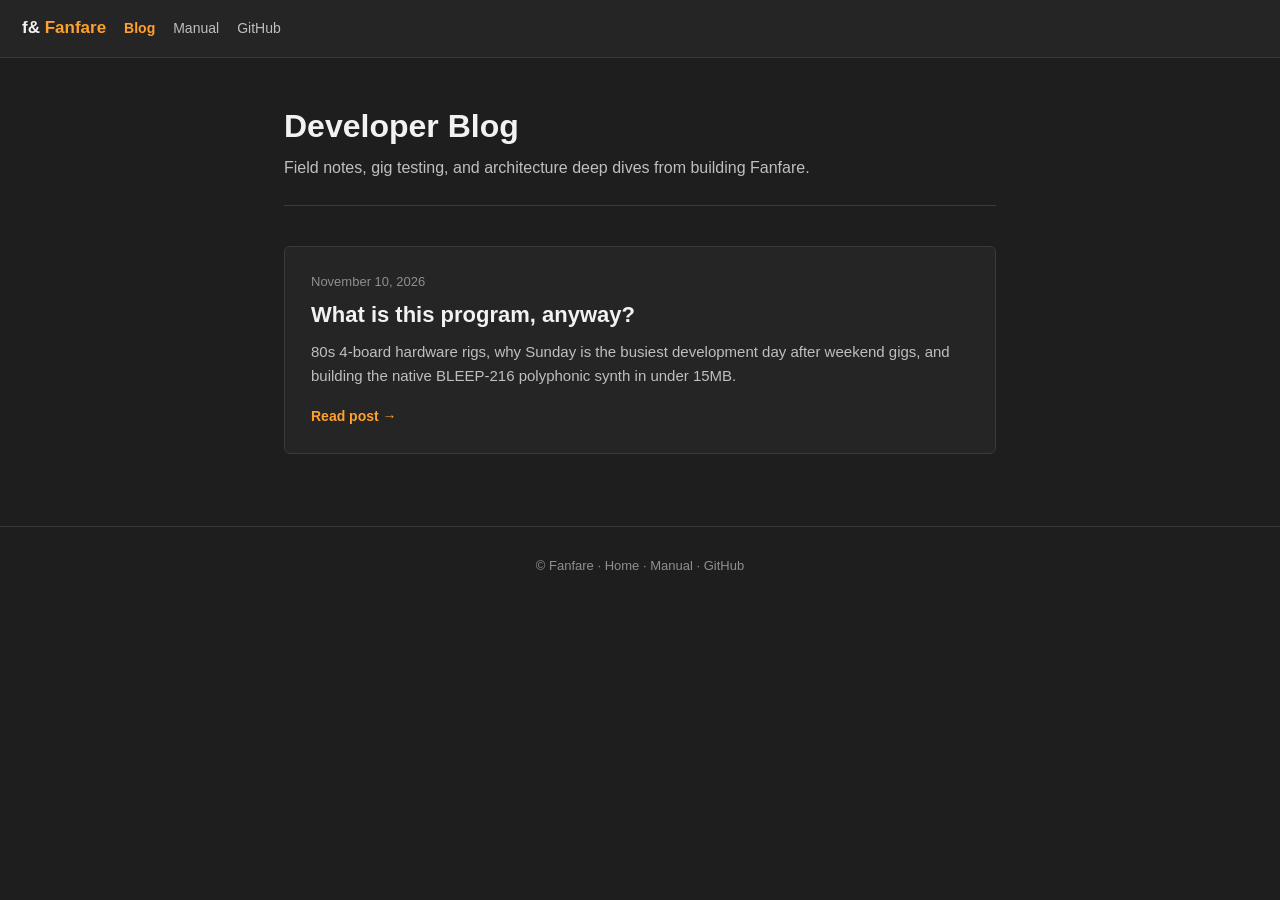
==== docs/blog/index.html @ a3bd4adc "Release Fanfare v1.60: The 1984 Keyboard Rig Edition A superpowered Juno-106 (BLEEP-216) + DX7/TX81Z" ====
<!DOCTYPE HTML>
<html lang="en">
	<head>
		<title>Fanfare Developer Blog</title>
		<meta charset="utf-8" />
		<meta name="viewport" content="width=device-width, initial-scale=1" />
		<meta name="description" content="Engineering logs, design thoughts, and gig-tested notes behind the development of Fanfare, the live VST3 host for keyboard players." />
		<link rel="canonical" href="https://openrig-host.github.io/fanfare/blog/" />
		<link rel="icon" type="image/png" href="../Fanfare_Icon.png" />
		<meta property="og:site_name" content="Fanfare Dev Blog" />
		<meta property="og:type" content="website" />
		<meta property="og:title" content="Fanfare Developer Blog" />
		<meta property="og:description" content="Engineering logs, design thoughts, and gig-tested notes behind the development of Fanfare." />
		<meta property="og:image" content="https://openrig-host.github.io/fanfare/fanfare_v1_4_console.jpg" />
		<meta name="twitter:card" content="summary_large_image" />
		<style>
			:root {
				--bg: #1e1e1e;
				--panel: #252525;
				--raised: #2f2f2f;
				--border: #3a3a3a;
				--border-strong: #4b4b4b;
				--text: #f2f2f2;
				--body: #dedede;
				--dim: #bfbfbf;
				--faint: #8f8f8f;
				--accent: #ffa02f;
				--accent-hover: #ffb964;
			}
			* { box-sizing: border-box; margin: 0; padding: 0; }
			html { scroll-behavior: smooth; }
			body {
				background-color: var(--bg) !important;
				color: var(--body);
				font-family: Roboto, -apple-system, BlinkMacSystemFont, "Segoe UI", Arial, sans-serif;
				font-size: 16px;
				line-height: 1.7;
			}
			.topbar {
				display: flex; align-items: center; gap: 18px;
				padding: 14px 22px;
				background: var(--panel);
				border-bottom: 1px solid var(--border);
			}
			.topbar .brand {
				color: var(--text); font-weight: 700; font-size: 17px;
				text-decoration: none;
			}
			.topbar .brand span { color: var(--accent); }
			.topbar a.nav { color: var(--dim); text-decoration: none; font-size: 14px; }
			.topbar a.nav:hover { color: var(--accent); }
			.topbar a.nav.active { color: var(--accent); font-weight: 600; }

			main {
				max-width: 760px;
				margin: 0 auto;
				padding: 48px 24px 72px;
			}
			.header-intro {
				margin-bottom: 40px;
				padding-bottom: 24px;
				border-bottom: 1px solid var(--border);
			}
			h1 {
				color: var(--text);
				font-size: 32px;
				line-height: 1.25;
				margin-bottom: 8px;
			}
			.subtitle {
				color: var(--dim);
				font-size: 16px;
			}

			.post-list {
				display: flex;
				flex-direction: column;
				gap: 24px;
			}
			.post-card {
				background: var(--panel);
				border: 1px solid var(--border);
				border-radius: 6px;
				padding: 24px 26px;
				transition: border-color 0.15s ease, background 0.15s ease;
				text-decoration: none;
				display: block;
			}
			.post-card:hover {
				border-color: var(--accent);
				background: var(--raised);
			}
			.post-date {
				color: var(--faint);
				font-size: 13px;
				margin-bottom: 8px;
			}
			.post-title {
				color: var(--text);
				font-size: 22px;
				font-weight: 700;
				margin-bottom: 10px;
				line-height: 1.3;
			}
			.post-card:hover .post-title {
				color: var(--accent);
			}
			.post-snippet {
				color: var(--dim);
				font-size: 15px;
				line-height: 1.6;
				margin-bottom: 14px;
			}
			.read-more {
				color: var(--accent);
				font-size: 14px;
				font-weight: 600;
				display: inline-flex;
				align-items: center;
				gap: 4px;
			}

			footer {
				text-align: center;
				color: var(--faint);
				font-size: 13px;
				padding: 28px 0 36px;
				border-top: 1px solid var(--border);
			}
			footer a {
				color: var(--faint);
				text-decoration: none;
			}
			footer a:hover {
				color: var(--accent);
			}
		</style>
	</head>
	<body>
		<div class="topbar">
			<a class="brand" href="../index.html">f&amp; <span>Fanfare</span></a>
			<a class="nav active" href="index.html">Blog</a>
			<a class="nav" href="../manual.html">Manual</a>
			<a class="nav" href="https://github.com/openrig-host/fanfare" target="_blank" rel="noopener">GitHub</a>
		</div>

		<main>
			<section class="header-intro">
				<h1>Developer Blog</h1>
				<p class="subtitle">Field notes, gig testing, and architecture deep dives from building Fanfare.</p>
			</section>

			<section class="post-list">
				<a href="2026-11-10-what-is-this-program-anyway.html" class="post-card">
					<div class="post-date">November 10, 2026</div>
					<h2 class="post-title">What is this program, anyway?</h2>
					<p class="post-snippet">
						80s 4-board hardware rigs, why Sunday is the busiest development day after weekend gigs, and building the native BLEEP-216 polyphonic synth in under 15MB.
					</p>
					<span class="read-more">Read post &rarr;</span>
				</a>
			</section>
		</main>

		<footer>
			<p>&copy; Fanfare &middot; <a href="../index.html">Home</a> &middot; <a href="../manual.html">Manual</a> &middot; <a href="https://github.com/openrig-host/fanfare" target="_blank" rel="noopener">GitHub</a></p>
		</footer>
	</body>
</html>
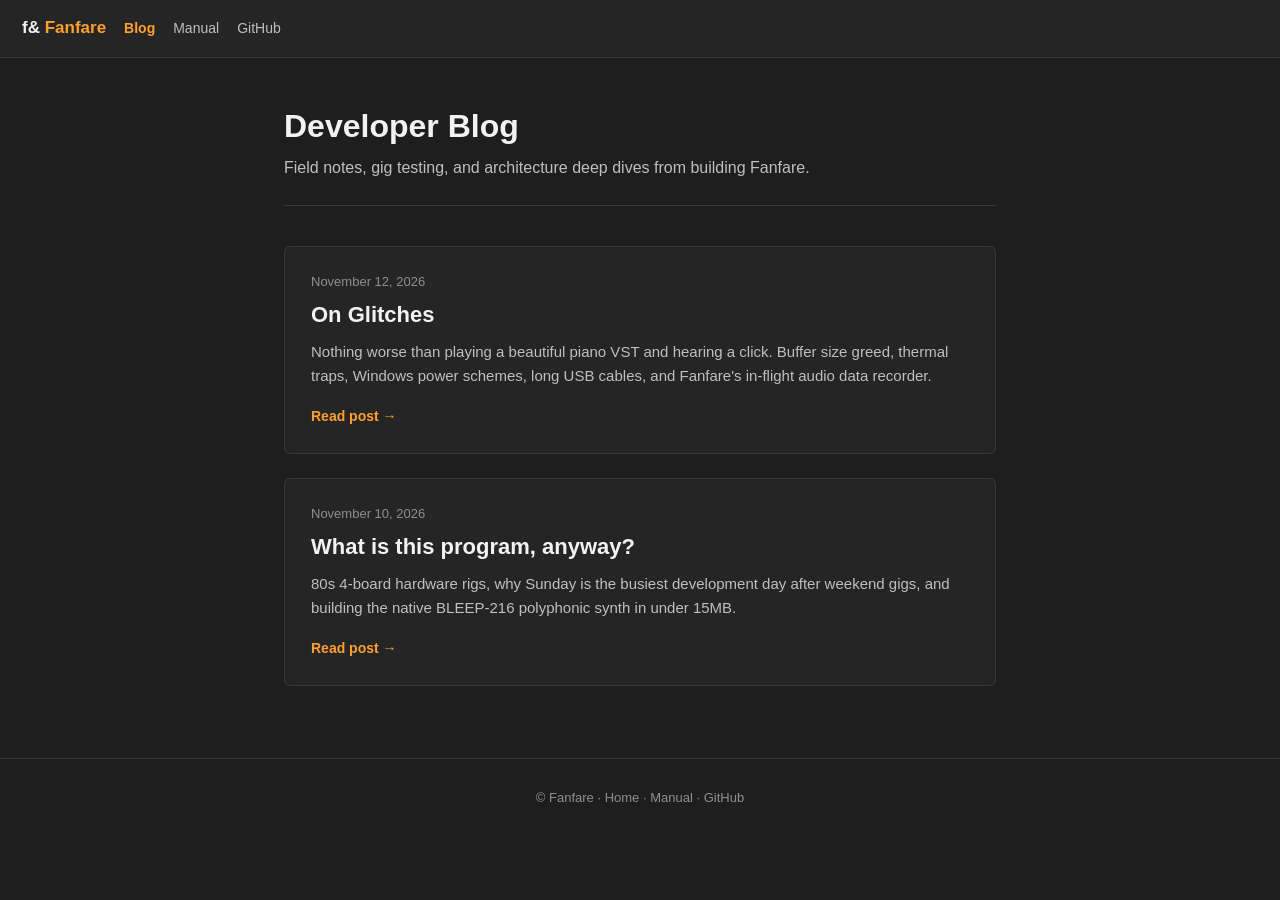
==== commit ded574ad: "docs(blog): publish 'On Glitches' post" ====
--- a/docs/blog/index.html
+++ b/docs/blog/index.html
@@ -151,6 +151,14 @@
 			</section>
 
 			<section class="post-list">
+				<a href="2026-11-12-on-glitches.html" class="post-card">
+					<div class="post-date">November 12, 2026</div>
+					<h2 class="post-title">On Glitches</h2>
+					<p class="post-snippet">
+						Nothing worse than playing a beautiful piano VST and hearing a click. Buffer size greed, thermal traps, Windows power schemes, long USB cables, and Fanfare's in-flight audio data recorder.
+					</p>
+					<span class="read-more">Read post &rarr;</span>
+				</a>
 				<a href="2026-11-10-what-is-this-program-anyway.html" class="post-card">
 					<div class="post-date">November 10, 2026</div>
 					<h2 class="post-title">What is this program, anyway?</h2>
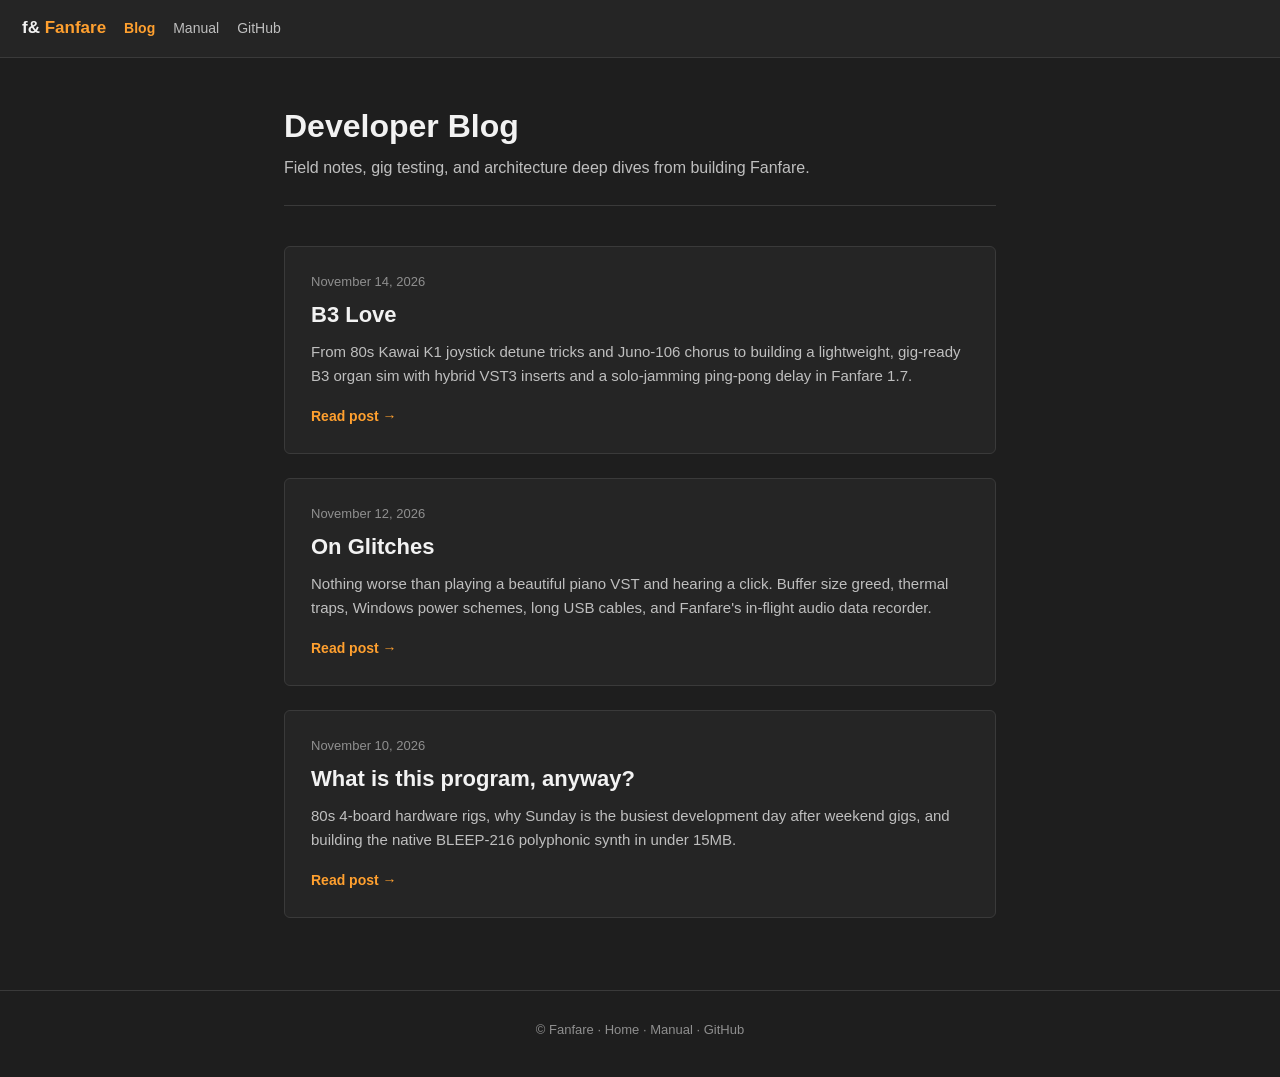
==== commit 055a14d9: "feat(v1.7): Fanfare B3 Organ, BLEEP-216 20-bank wavetables, Jump! default, docs, blog, and v1.7.0 bi" ====
--- a/docs/blog/index.html
+++ b/docs/blog/index.html
@@ -151,6 +151,14 @@
 			</section>
 
 			<section class="post-list">
+				<a href="2026-11-14-b3-love.html" class="post-card">
+					<div class="post-date">November 14, 2026</div>
+					<h2 class="post-title">B3 Love</h2>
+					<p class="post-snippet">
+						From 80s Kawai K1 joystick detune tricks and Juno-106 chorus to building a lightweight, gig-ready B3 organ sim with hybrid VST3 inserts and a solo-jamming ping-pong delay in Fanfare 1.7.
+					</p>
+					<span class="read-more">Read post &rarr;</span>
+				</a>
 				<a href="2026-11-12-on-glitches.html" class="post-card">
 					<div class="post-date">November 12, 2026</div>
 					<h2 class="post-title">On Glitches</h2>
